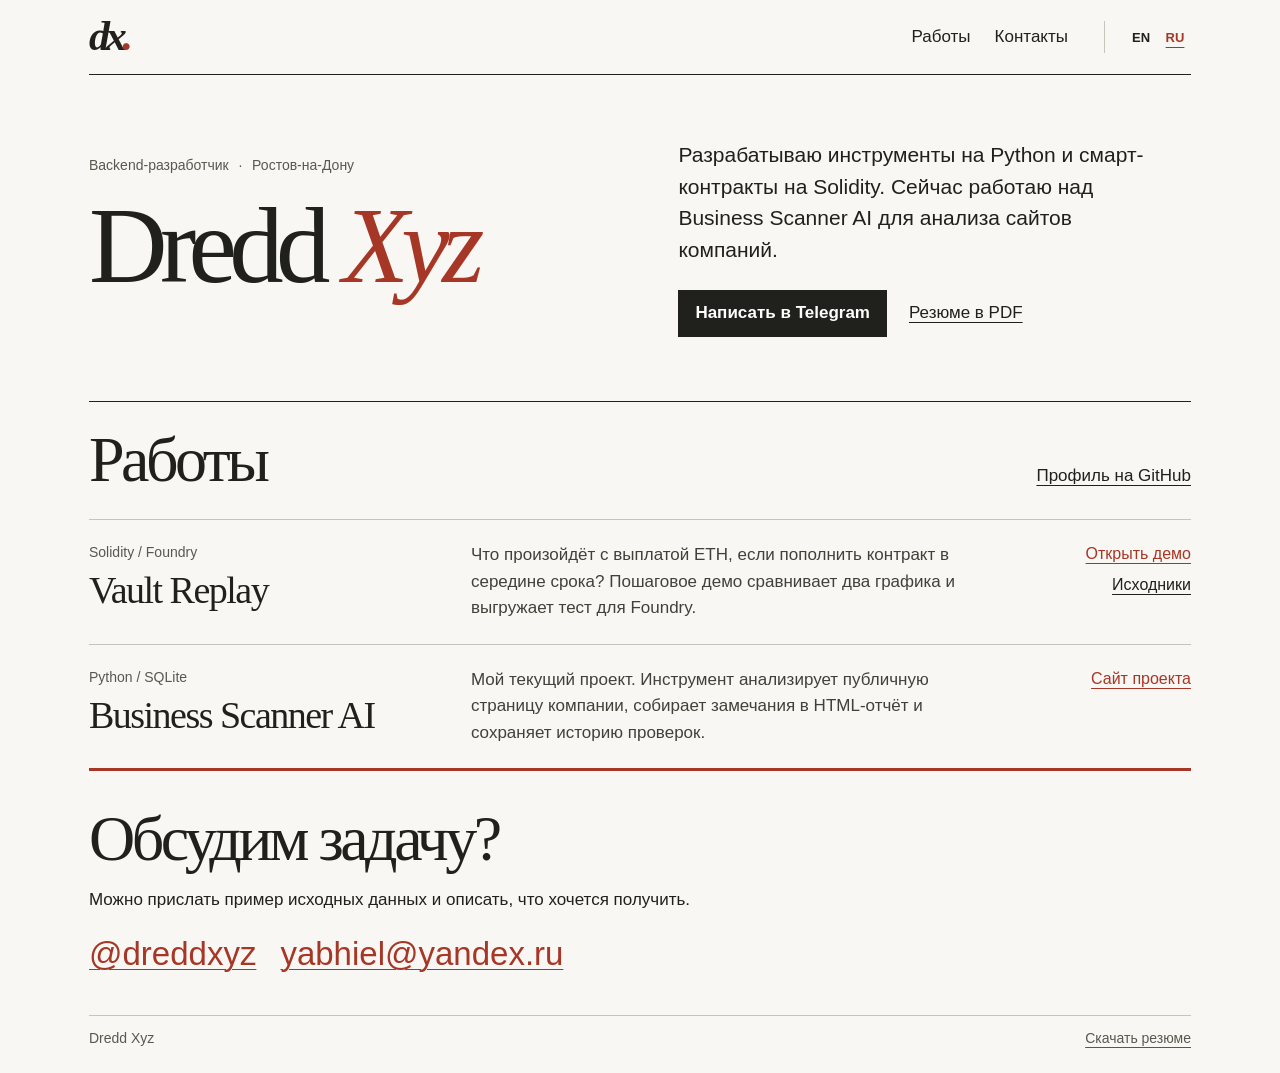
==== ru/index.html @ ccc0de48 "Add English portfolio, Russian language switch and matching résumé downloads" ====
<!doctype html>
<html lang="ru">
<head>
  <meta charset="utf-8"><meta name="viewport" content="width=device-width,initial-scale=1">
  <meta name="theme-color" content="#f8f7f3">
  <meta name="description" content="Dredd Xyz, Backend-разработчик из Ростова-на-Дону. Живые примеры работ на Python и Solidity, резюме и контакты.">
  <title>Dredd Xyz — Backend-разработчик</title>
  <link rel="stylesheet" href="/style.css">
  <link rel="alternate" hreflang="en" href="https://dreddxyz.github.io/">
  <link rel="alternate" hreflang="ru" href="https://dreddxyz.github.io/ru/">
  <link rel="alternate" hreflang="x-default" href="https://dreddxyz.github.io/">
</head>
<body>
<a class="skip" href="#work">К проектам</a>
<div class="page">
<header class="mast">
  <a class="signature" href="./" aria-label="Dredd Xyz, главная">dx<span>.</span></a>
  <div class="mast-links">
    <nav aria-label="Разделы"><a href="#work">Работы</a><a href="#contact">Контакты</a></nav>
    <nav class="languages" aria-label="Язык сайта"><a lang="en" hreflang="en" href="/" aria-label="English">EN</a><a lang="ru" hreflang="ru" href="/ru/" aria-current="page" aria-label="Русский">RU</a></nav>
  </div>
</header>
<main>
<section class="intro" aria-labelledby="name">
  <div class="intro-title">
    <p class="location">Backend-разработчик <span>·</span> Ростов-на-Дону</p>
    <h1 id="name">Dredd <em>Xyz</em></h1>
  </div>
  <div class="intro-copy">
    <p class="statement">Разрабатываю инструменты на Python и смарт-контракты на Solidity. Сейчас работаю над Business Scanner AI для анализа сайтов компаний.</p>
    <div class="actions"><a class="primary" href="https://t.me/dreddxyz">Написать в Telegram</a><a class="text-link" href="/resume.pdf">Резюме в PDF</a></div>
  </div>
</section>
<section id="work"><div class="section-head"><h2>Работы</h2><a class="text-link" href="https://github.com/dreddxyz">Профиль на GitHub</a></div>
  <article class="project-row"><div><small>Solidity / Foundry</small><h3>Vault Replay</h3></div><p>Что произойдёт с выплатой ETH, если пополнить контракт в середине срока? Пошаговое демо сравнивает два графика и выгружает тест для Foundry.</p><div class="links"><a href="https://dreddxyz.github.io/secure-vault/">Открыть демо</a><a href="https://github.com/dreddxyz/secure-vault">Исходники</a></div></article>
  <article class="project-row"><div><small>Python / SQLite</small><h3>Business Scanner AI</h3></div><p>Мой текущий проект. Инструмент анализирует публичную страницу компании, собирает замечания в HTML-отчёт и сохраняет историю проверок.</p><div class="links"><a href="https://business-scanner-ai.livelycaramel4.chatgpt.site/">Сайт проекта</a></div></article>
</section>
</main>
<footer id="contact"><h2>Обсудим задачу?</h2><p>Можно прислать пример исходных данных и описать, что хочется получить.</p><div class="contacts"><a href="https://t.me/dreddxyz">@dreddxyz</a><a href="mailto:yabhiel@yandex.ru">yabhiel@yandex.ru</a></div><div class="footline"><span>Dredd Xyz</span><a href="/resume.pdf">Скачать резюме</a></div></footer>
</div></body></html>
---- style.css ----
*{box-sizing:border-box}
:root{--paper:#f8f7f3;--ink:#20201d;--muted:#59584f;--red:#a63726;--rule:#c7c5bb;--sans:Inter,"Segoe UI",Arial,sans-serif;--serif:"PT Serif",Georgia,"Times New Roman",serif}
html{scroll-behavior:smooth;scroll-padding-top:24px}body{background:var(--paper);color:var(--ink);margin:0;font:17px/1.56 var(--sans)}
a{color:inherit;text-underline-offset:4px;text-decoration-thickness:1px}a:hover{color:var(--red)}a:focus-visible{outline:3px solid #147d91;outline-offset:4px}
.page{max-width:1230px;margin:0 auto;padding:0 clamp(20px,5vw,76px)}.mast,.mast nav,.section-head,.actions,.links,.contacts,.footline,.work-title{display:flex;align-items:center}.mast,.section-head,.footline,.work-title{justify-content:space-between}
.mast{min-height:75px;border-bottom:1px solid var(--ink)}.mast nav,.links,.actions,.contacts{gap:24px;flex-wrap:wrap}.mast nav a{text-decoration:none}.signature{font:bold italic 42px/.8 var(--serif);letter-spacing:-.1em;text-decoration:none}.signature span{color:var(--red)}
.skip{position:absolute;top:-100px;padding:8px;background:white}.skip:focus{top:0}
.intro{display:grid;grid-template-columns:1fr 1fr;gap:clamp(24px,6vw,90px);align-items:center;padding:clamp(40px,5vw,76px) 0}
.location,small,.preview-meta,.footline{font:14px/1.5 var(--sans);color:var(--muted)}.location{margin:0}.location span{margin:0 .42em}h1,h2,h3,p,figure{margin:0}
h1{font:normal clamp(66px,8.5vw,114px)/.89 var(--serif);letter-spacing:-.07em;margin:22px 0 25px}h1 em{color:var(--red);font-weight:normal}
.statement{max-width:490px;font-size:clamp(17px,1.65vw,21px);line-height:1.5}.actions{margin-top:25px;gap:22px}.primary{background:var(--ink);color:white;padding:10px 17px;text-decoration:none;font-weight:550}.primary:hover{background:var(--red);color:white}

h2{font:400 clamp(37px,5vw,64px)/1.06 var(--serif);letter-spacing:-.055em}.section-head{border-top:1px solid var(--ink);padding:24px 0 26px;align-items:baseline}
h3{font:500 clamp(25px,3vw,38px)/1.18 var(--serif);letter-spacing:-.04em}.work-title{margin:16px 0 8px;gap:8px}.project-row p{color:#41413a}.links{font-size:16px;gap:18px;margin-top:12px}.links a:first-child{color:var(--red)}
.project-row{display:grid;grid-template-columns:1fr 1.45fr .5fr;gap:26px;padding:22px 0;border-top:1px solid var(--rule);align-items:start}.project-row .links{margin:0;justify-content:flex-end;flex-direction:column;align-items:end;gap:6px}.project-row small{display:block;margin-bottom:5px}
.about{display:grid;grid-template-columns:1fr 2fr;gap:36px;padding:40px 0;border-top:1px solid var(--ink);margin-top:16px}.about p+p{margin-top:12px}footer{border-top:3px solid var(--red);padding:34px 0 24px}footer p{margin:14px 0}.contacts a{font-size:clamp(20px,3vw,33px);color:var(--red)}.footline{border-top:1px solid var(--rule);padding-top:12px;margin-top:36px}
@media(max-width:730px){.mast{min-height:62px}.mast nav{gap:14px;font-size:15px}.intro{grid-template-columns:1fr;gap:8px}.location{font-size:14px}h1{font-size:clamp(53px,10.9vw,77px)}.statement{max-width:540px}.project-row,.about{grid-template-columns:1fr;gap:14px}.project-row .links{align-items:start;flex-direction:row;justify-content:start;gap:18px}.section-head a{font-size:14px}.about{padding:28px 0}.contacts{gap:10px 24px}}
@media(prefers-reduced-motion:reduce){html{scroll-behavior:auto}}

.mast-links{display:flex;align-items:center;gap:clamp(12px,3vw,36px)}
.mast .languages{gap:2px;border-left:1px solid var(--rule);padding-left:clamp(8px,2vw,20px);flex-wrap:nowrap}
.languages a{display:inline-flex;align-items:center;justify-content:center;min-height:32px;min-width:32px;font:600 13px/1 var(--sans)}
.languages a[aria-current="page"]{color:var(--red);text-decoration:underline;text-underline-offset:5px}
@media(max-width:380px){.mast-links{gap:8px}.mast-links nav{gap:8px}.mast .languages{gap:0;padding-left:4px}}
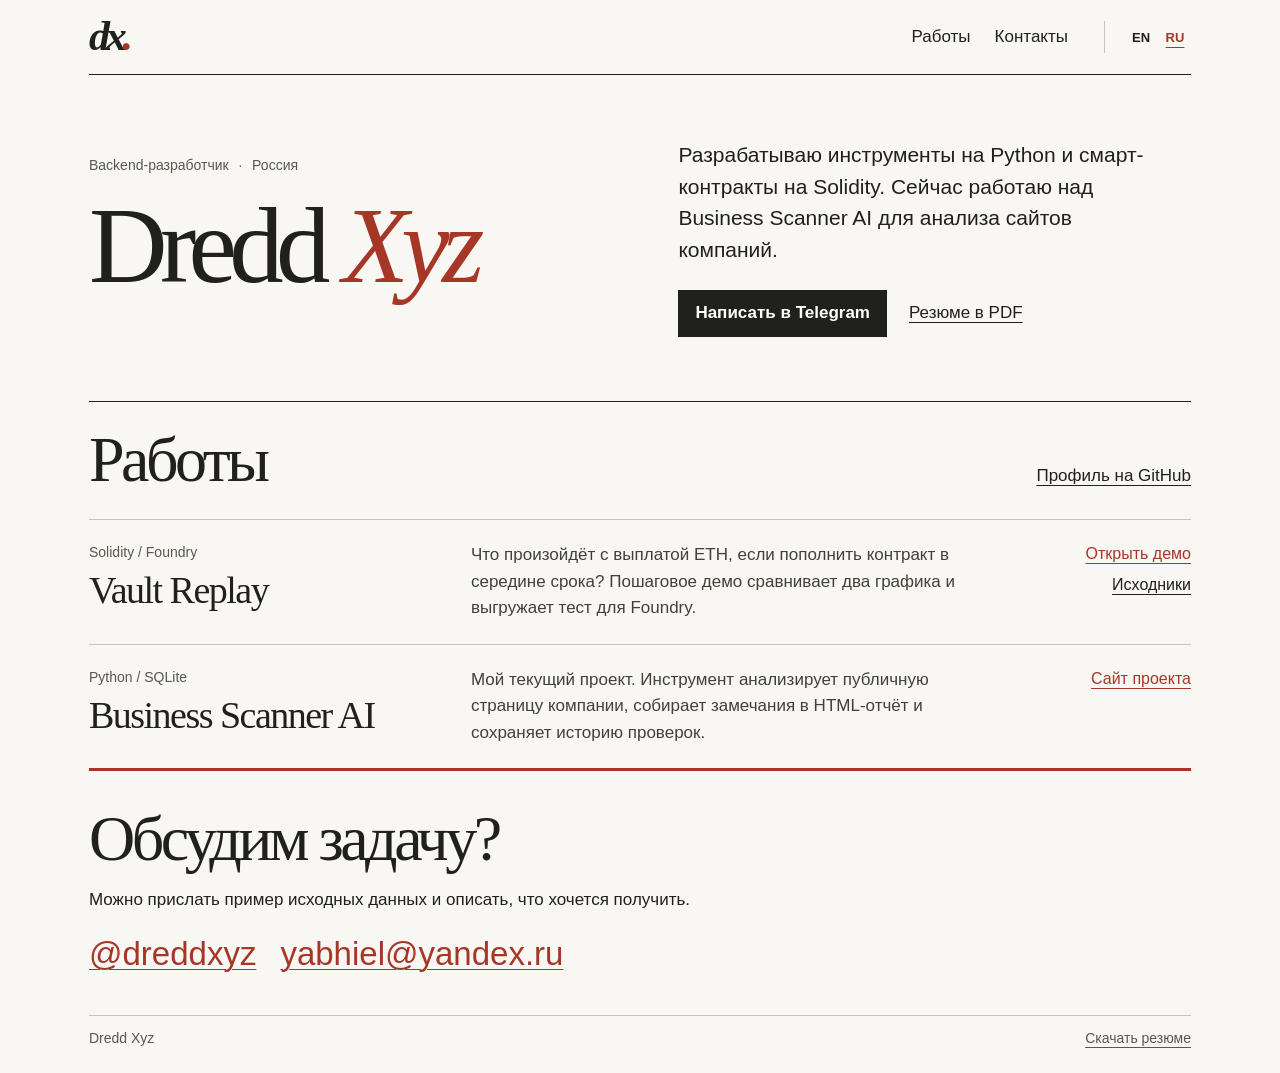
==== commit 2f85ec7a: "Show country in portfolio and public résumés" ====
--- a/ru/index.html
+++ b/ru/index.html
@@ -3,7 +3,7 @@
 <head>
   <meta charset="utf-8"><meta name="viewport" content="width=device-width,initial-scale=1">
   <meta name="theme-color" content="#f8f7f3">
-  <meta name="description" content="Dredd Xyz, Backend-разработчик из Ростова-на-Дону. Живые примеры работ на Python и Solidity, резюме и контакты.">
+  <meta name="description" content="Dredd Xyz, Backend-разработчик из России. Живые примеры работ на Python и Solidity, резюме и контакты.">
   <title>Dredd Xyz — Backend-разработчик</title>
   <link rel="stylesheet" href="/style.css">
   <link rel="alternate" hreflang="en" href="https://dreddxyz.github.io/">
@@ -23,7 +23,7 @@
 <main>
 <section class="intro" aria-labelledby="name">
   <div class="intro-title">
-    <p class="location">Backend-разработчик <span>·</span> Ростов-на-Дону</p>
+    <p class="location">Backend-разработчик <span>·</span> Россия</p>
     <h1 id="name">Dredd <em>Xyz</em></h1>
   </div>
   <div class="intro-copy">
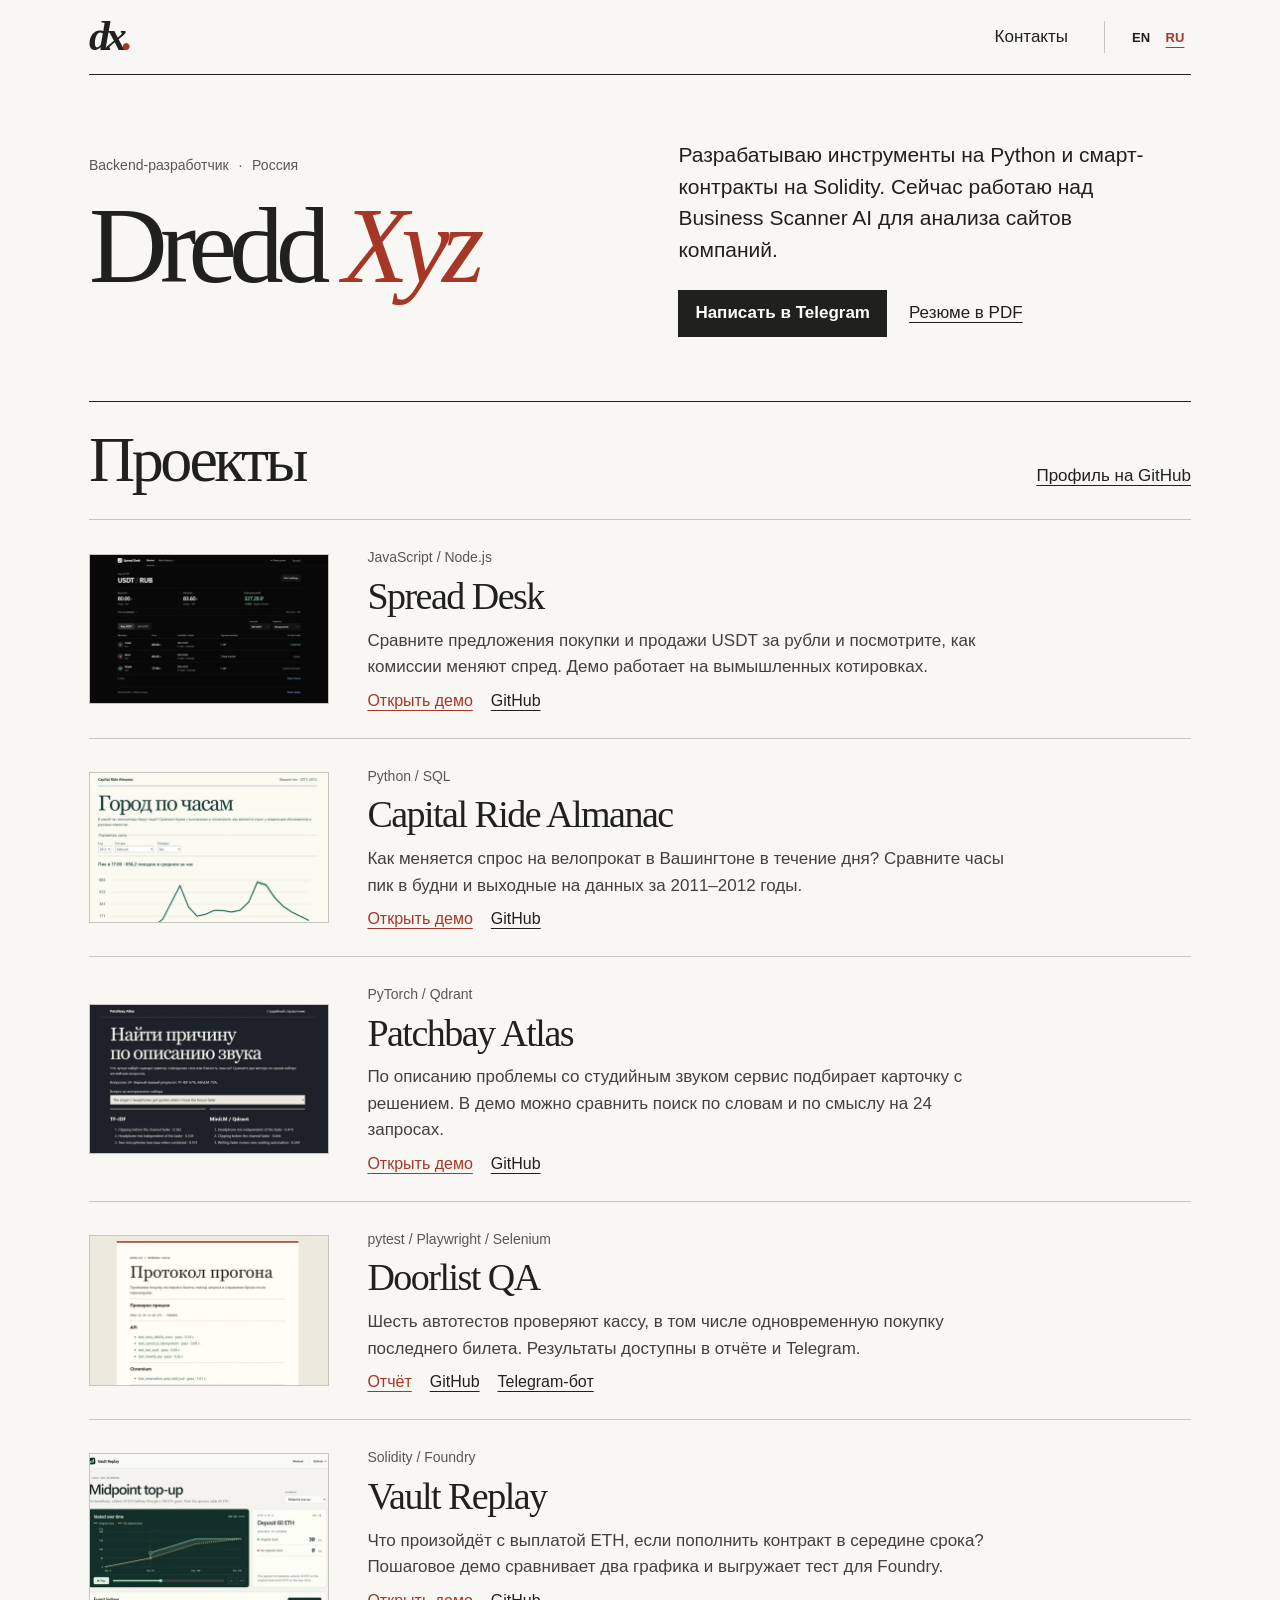
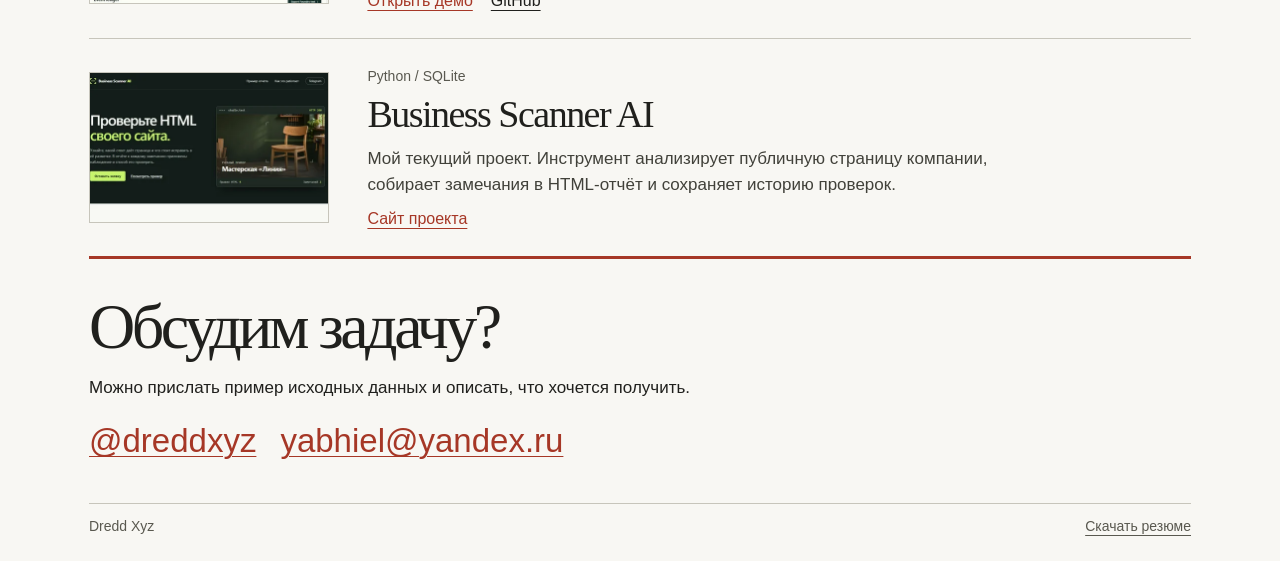
==== commit 8ed0cc4a: "Show six projects with screenshots in both portfolio languages" ====
--- a/ru/index.html
+++ b/ru/index.html
@@ -16,7 +16,7 @@
 <header class="mast">
   <a class="signature" href="./" aria-label="Dredd Xyz, главная">dx<span>.</span></a>
   <div class="mast-links">
-    <nav aria-label="Разделы"><a href="#work">Работы</a><a href="#contact">Контакты</a></nav>
+    <nav aria-label="Разделы"><a href="#contact">Контакты</a></nav>
     <nav class="languages" aria-label="Язык сайта"><a lang="en" hreflang="en" href="/" aria-label="English">EN</a><a lang="ru" hreflang="ru" href="/ru/" aria-current="page" aria-label="Русский">RU</a></nav>
   </div>
 </header>
@@ -31,9 +31,31 @@
     <div class="actions"><a class="primary" href="https://t.me/dreddxyz">Написать в Telegram</a><a class="text-link" href="/resume.pdf">Резюме в PDF</a></div>
   </div>
 </section>
-<section id="work"><div class="section-head"><h2>Работы</h2><a class="text-link" href="https://github.com/dreddxyz">Профиль на GitHub</a></div>
-  <article class="project-row"><div><small>Solidity / Foundry</small><h3>Vault Replay</h3></div><p>Что произойдёт с выплатой ETH, если пополнить контракт в середине срока? Пошаговое демо сравнивает два графика и выгружает тест для Foundry.</p><div class="links"><a href="https://dreddxyz.github.io/secure-vault/">Открыть демо</a><a href="https://github.com/dreddxyz/secure-vault">Исходники</a></div></article>
-  <article class="project-row"><div><small>Python / SQLite</small><h3>Business Scanner AI</h3></div><p>Мой текущий проект. Инструмент анализирует публичную страницу компании, собирает замечания в HTML-отчёт и сохраняет историю проверок.</p><div class="links"><a href="https://business-scanner-ai.livelycaramel4.chatgpt.site/">Сайт проекта</a></div></article>
+<section id="work"><div class="section-head"><h2>Проекты</h2><a class="text-link" href="https://github.com/dreddxyz">Профиль на GitHub</a></div>
+  <article class="project-entry">
+    <a class="project-preview" href="https://dreddxyz.github.io/spread-desk/?lang=ru" aria-label="Открыть Spread Desk"><img src="/previews/spread-desk.webp" alt="" width="480" height="300" decoding="async"></a>
+    <div><small>JavaScript / Node.js</small><h3>Spread Desk</h3><p>Сравните предложения покупки и продажи USDT за рубли и посмотрите, как комиссии меняют спред. Демо работает на вымышленных котировках.</p><div class="links"><a href="https://dreddxyz.github.io/spread-desk/?lang=ru">Открыть демо</a> <a href="https://github.com/dreddxyz/spread-desk">GitHub</a></div></div>
+  </article>
+  <article class="project-entry">
+    <a class="project-preview" href="https://dreddxyz.github.io/capital-ride-almanac/" aria-label="Открыть Capital Ride Almanac"><img src="/previews/capital-ride-almanac.webp" alt="" width="480" height="300" decoding="async"></a>
+    <div><small>Python / SQL</small><h3>Capital Ride Almanac</h3><p>Как меняется спрос на велопрокат в Вашингтоне в течение дня? Сравните часы пик в будни и выходные на данных за 2011–2012 годы.</p><div class="links"><a href="https://dreddxyz.github.io/capital-ride-almanac/">Открыть демо</a> <a href="https://github.com/dreddxyz/capital-ride-almanac">GitHub</a></div></div>
+  </article>
+  <article class="project-entry">
+    <a class="project-preview" href="https://dreddxyz.github.io/patchbay-atlas/" aria-label="Открыть Patchbay Atlas"><img src="/previews/patchbay-atlas.webp" alt="" width="480" height="300" decoding="async"></a>
+    <div><small>PyTorch / Qdrant</small><h3>Patchbay Atlas</h3><p>По описанию проблемы со студийным звуком сервис подбирает карточку с решением. В демо можно сравнить поиск по словам и по смыслу на 24 запросах.</p><div class="links"><a href="https://dreddxyz.github.io/patchbay-atlas/">Открыть демо</a> <a href="https://github.com/dreddxyz/patchbay-atlas">GitHub</a></div></div>
+  </article>
+  <article class="project-entry">
+    <a class="project-preview" href="https://dreddxyz.github.io/doorlist-qa/" aria-label="Открыть Doorlist QA"><img src="/previews/doorlist-qa.webp" alt="" width="480" height="300" decoding="async"></a>
+    <div><small>pytest / Playwright / Selenium</small><h3>Doorlist QA</h3><p>Шесть автотестов проверяют кассу, в том числе одновременную покупку последнего билета. Результаты доступны в отчёте и Telegram.</p><div class="links"><a href="https://dreddxyz.github.io/doorlist-qa/">Отчёт</a> <a href="https://github.com/dreddxyz/doorlist-qa">GitHub</a> <a href="https://t.me/DoorListQABot">Telegram-бот</a></div></div>
+  </article>
+  <article class="project-entry">
+    <a class="project-preview" href="https://dreddxyz.github.io/secure-vault/" aria-label="Открыть Vault Replay"><img src="/previews/secure-vault.webp" alt="" width="480" height="300" decoding="async"></a>
+    <div><small>Solidity / Foundry</small><h3>Vault Replay</h3><p>Что произойдёт с выплатой ETH, если пополнить контракт в середине срока? Пошаговое демо сравнивает два графика и выгружает тест для Foundry.</p><div class="links"><a href="https://dreddxyz.github.io/secure-vault/">Открыть демо</a> <a href="https://github.com/dreddxyz/secure-vault">GitHub</a></div></div>
+  </article>
+  <article class="project-entry">
+    <a class="project-preview" href="https://business-scanner-ai.livelycaramel4.chatgpt.site/" aria-label="Открыть Business Scanner AI"><img src="/previews/business-scanner.webp" alt="" width="480" height="300" decoding="async"></a>
+    <div><small>Python / SQLite</small><h3>Business Scanner AI</h3><p>Мой текущий проект. Инструмент анализирует публичную страницу компании, собирает замечания в HTML-отчёт и сохраняет историю проверок.</p><div class="links"><a href="https://business-scanner-ai.livelycaramel4.chatgpt.site/">Сайт проекта</a></div></div>
+  </article>
 </section>
 </main>
 <footer id="contact"><h2>Обсудим задачу?</h2><p>Можно прислать пример исходных данных и описать, что хочется получить.</p><div class="contacts"><a href="https://t.me/dreddxyz">@dreddxyz</a><a href="mailto:yabhiel@yandex.ru">yabhiel@yandex.ru</a></div><div class="footline"><span>Dredd Xyz</span><a href="/resume.pdf">Скачать резюме</a></div></footer>
--- a/style.css
+++ b/style.css
@@ -22,3 +22,12 @@
 .languages a{display:inline-flex;align-items:center;justify-content:center;min-height:32px;min-width:32px;font:600 13px/1 var(--sans)}
 .languages a[aria-current="page"]{color:var(--red);text-decoration:underline;text-underline-offset:5px}
 @media(max-width:380px){.mast-links{gap:8px}.mast-links nav{gap:8px}.mast .languages{gap:0;padding-left:4px}}
+
+.project-entry{display:grid;grid-template-columns:clamp(160px,20vw,240px) minmax(0,1fr);gap:clamp(20px,3vw,46px);align-items:center;padding:24px 0;border-top:1px solid var(--rule)}
+.project-preview{display:block;border:1px solid var(--rule);background:var(--paper)}
+.project-preview:hover{border-color:var(--red)}
+.project-preview img{display:block;width:100%;height:auto;aspect-ratio:8/5}
+.project-entry h3{margin:3px 0 9px}
+.project-entry p{max-width:68ch;color:#41413a}
+.project-entry .links{margin-top:8px}
+@media(max-width:540px){.project-entry{grid-template-columns:minmax(0,1fr) 100px;gap:8px 14px;align-items:start}.project-entry>div{display:contents}.project-entry small,.project-entry h3{grid-column:1}.project-entry small{grid-row:1;align-self:end}.project-entry h3{grid-row:2;margin:0}.project-preview{grid-column:2;grid-row:1/3;align-self:center}.project-entry p,.project-entry .links{grid-column:1/-1}.project-entry .links{margin-top:0}}
